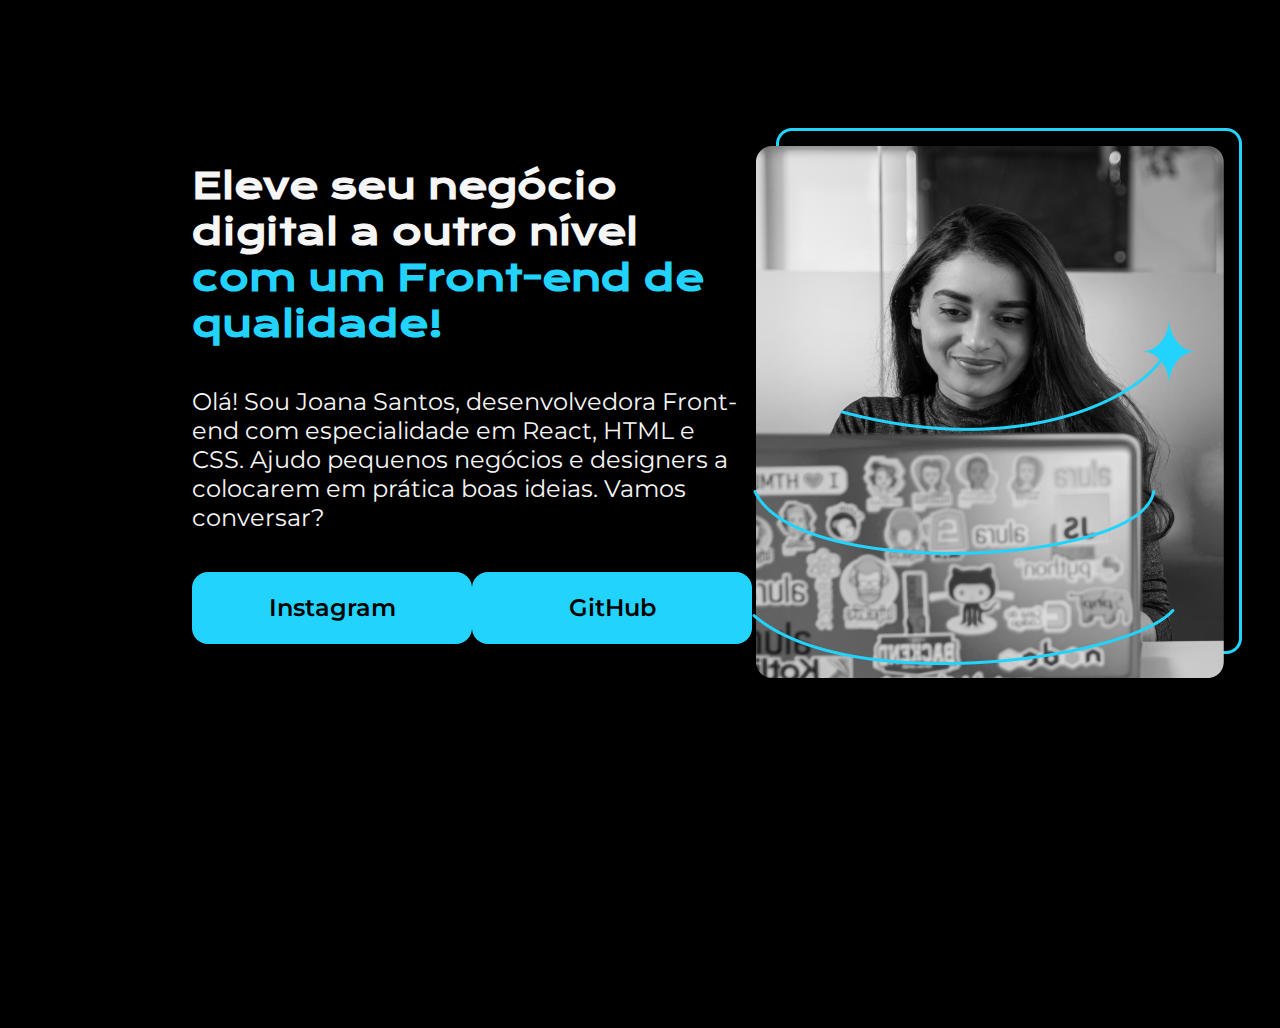
==== index.html @ a9924a14 "new archive" ====
<!DOCTYPE html>
<html lang="pt-br">

<head>
    <meta charset="UTF-8">
    <meta name="viewport" content="width=device-width, initial-scale=1.0">
    <link rel="stylesheet" href="style.css">
    <title>Portifólio</title>
</head>

<body>
    <header></header>
    <main class="apresentacao">
        <section class="apresentacao__conteudo">
            <h1 class="apresentacao__conteudo__titulo">Eleve seu negócio digital a outro nível <strong
                    class="destaque-titulo">com um Front-end de
                    qualidade!</strong></h1>
            <p class="apresentacao__conteudo__texto">Olá! Sou Joana Santos, desenvolvedora Front-end com especialidade
                em React, HTML e CSS. Ajudo pequenos
                negócios e designers a colocarem em prática boas ideias. Vamos conversar?</p>
            <div class="apresentacao__links">
                <a class="apresentacao__links__link" href="">Instagram</a>
                <a class="apresentacao__links__link" href="">GitHub</a>
            </div>
        </section>
        <img src="assets/Imagem.png" alt="Foto de Joana Santos Programando">
    </main>
    <footer></footer>
</body>

</html>
---- style.css ----
@import url('https://fonts.googleapis.com/css2?family=Krona+One&family=Montserrat:ital,wght@0,100..900;1,100..900&display=swap');

* {
    margin: 0;
    padding: 0;
}

body {
    height: 100vh;
    box-sizing: border-box;
    background-color: #000000;
    color: #F6F6F6;
}

.destaque-titulo {
    color: #22D4FD;
}

.apresentacao {
    margin: 10% 15%;
    display: flex;
    align-items: center;
    justify-content: space-between;
}

.apresentacao__conteudo {
    width: 615px;
    display: flex;
    flex-direction: column;
    gap: 40px;
}

.apresentacao__conteudo__titulo {
    font-size: 36px;
    font-family: "Krona One", sans-serif;
}

.apresentacao__conteudo__texto {
    font-size: 24px;
    font-family: "Montserrat", sans-serif;
}

.apresentacao__links {
    display: flex;
    justify-content: space-between;
}

.apresentacao__links__link {
    background-color: #22D4FD;
    width: 280px;
    border-radius: 16px;
    padding: 21.5px 0;
    text-align: center;
    text-decoration: none;
    color: #000000;
    font-family: "Montserrat", sans-serif;
    font-weight: 600;
    font-size: 24px;
}
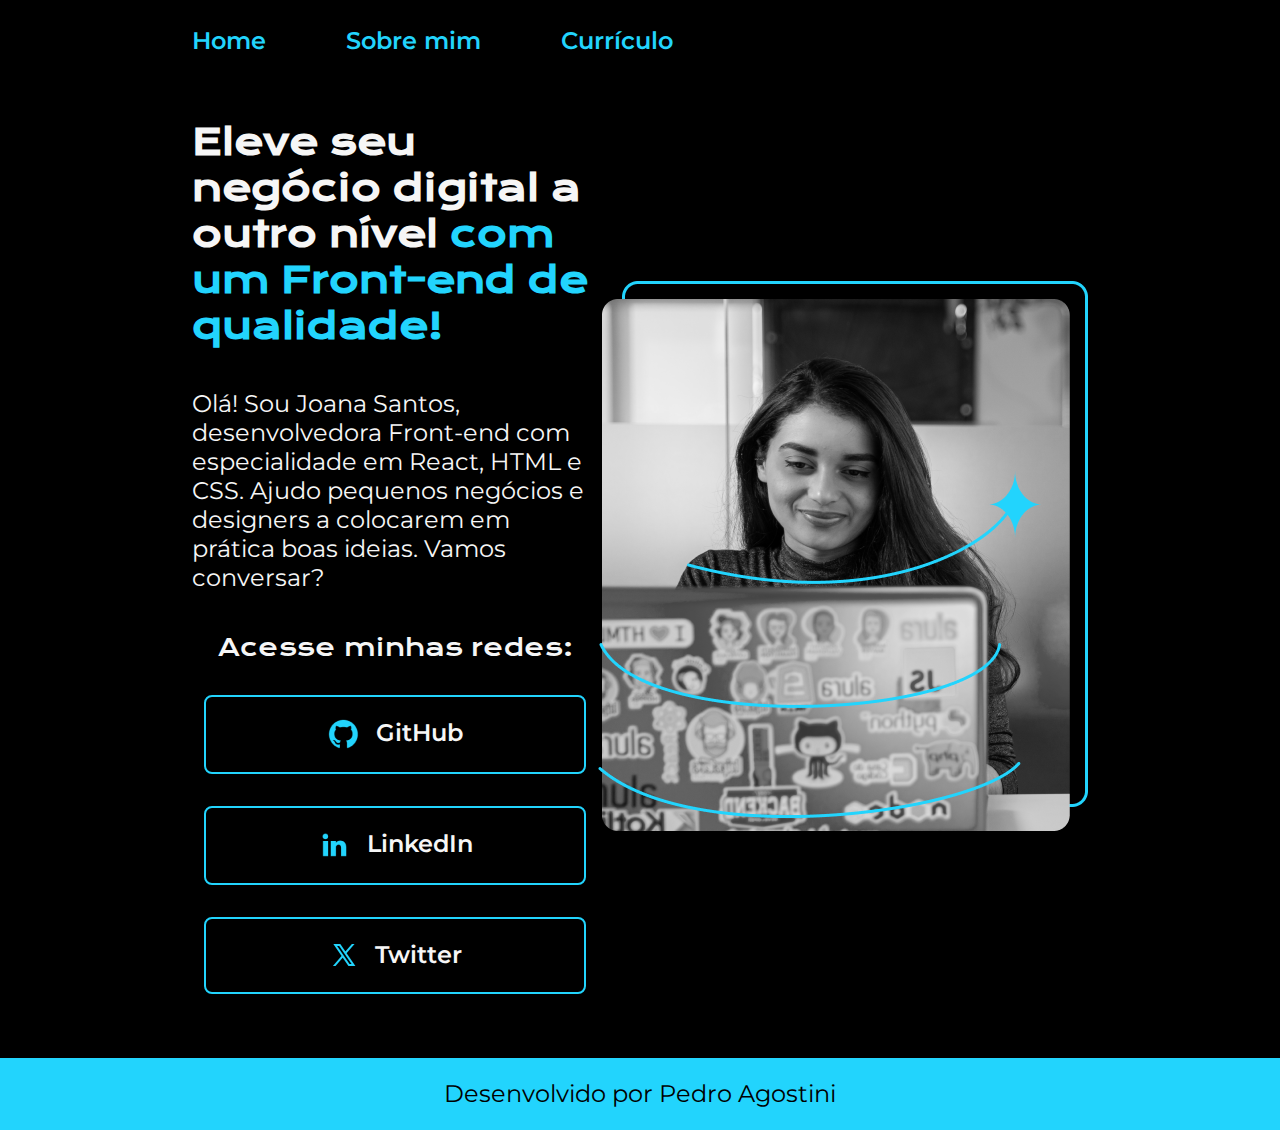
==== commit c024a072: "atualização" ====
--- a/index.html
+++ b/index.html
@@ -4,12 +4,18 @@
 <head>
     <meta charset="UTF-8">
     <meta name="viewport" content="width=device-width, initial-scale=1.0">
-    <link rel="stylesheet" href="style.css">
+    <link rel="stylesheet" href="./styles/style.css">
     <title>Portifólio</title>
 </head>
 
 <body>
-    <header></header>
+    <header class="cabecalho">
+        <nav class="cabecalho__menu">
+            <a class="cabecalho__menu__link" href="index.html">Home</a>
+            <a class="cabecalho__menu__link" href="about.html">Sobre mim</a>
+            <a class="cabecalho__menu__link" href="curriculo.html">Currículo</a>
+        </nav>
+    </header>
     <main class="apresentacao">
         <section class="apresentacao__conteudo">
             <h1 class="apresentacao__conteudo__titulo">Eleve seu negócio digital a outro nível <strong
@@ -19,13 +25,26 @@
                 em React, HTML e CSS. Ajudo pequenos
                 negócios e designers a colocarem em prática boas ideias. Vamos conversar?</p>
             <div class="apresentacao__links">
-                <a class="apresentacao__links__link" href="">Instagram</a>
-                <a class="apresentacao__links__link" href="">GitHub</a>
+                <h2 class="apresentacao__links__subtitulo">Acesse minhas redes:</h2>
+                <a class="apresentacao__links__link" href="#">
+                    <img src="./assets/github.png" alt="Logo GitHub">
+                    GitHub
+                </a>
+                <a class="apresentacao__links__link" href="#">
+                    <img src="./assets/linkedin.png" alt="Logo LinkedIn">
+                    LinkedIn
+                </a>
+                <a class="apresentacao__links__link" href="#">
+                    <img src="./assets/twitter-novo.png" alt="Logo Twitter">
+                    Twitter
+                </a>
             </div>
         </section>
         <img src="assets/Imagem.png" alt="Foto de Joana Santos Programando">
     </main>
-    <footer></footer>
+    <footer class="rodape">
+        <p>Desenvolvido por Pedro Agostini</p>
+    </footer>
 </body>
 
 </html>--- a/styles/style.css
+++ b/styles/style.css
@@ -0,0 +1,124 @@
+@import url('https://fonts.googleapis.com/css2?family=Krona+One&family=Montserrat:ital,wght@0,100..900;1,100..900&display=swap');
+
+:root {
+    --cor-primaria: #000000;
+    --cor-secundaria: #F6F6F6;
+    --cor-tercearia: #22D4FD;
+    --cor-hover: #272727;
+
+    --fonte-primaria: "Krona One", sans-serif;
+    --fonte-secundaria: "Montserrat", sans-serif;
+}
+
+* {
+    margin: 0;
+    padding: 0;
+}
+
+body {
+    box-sizing: border-box;
+    background-color: var(--cor-primaria);
+    color: var(--cor-secundaria);
+}
+
+.cabecalho{
+    padding: 2% 0 0 15%;
+}
+
+.cabecalho__menu {
+    display: flex;
+    gap: 80px;
+}
+
+.cabecalho__menu__link {
+    font-family: var(--fonte-secundaria);
+    font-size: 24px;
+    font-weight: 600;
+    color: var(--cor-tercearia);
+    text-decoration: none;
+}
+
+.apresentacao {
+    padding: 5% 15%;
+    display: flex;
+    align-items: center;
+    justify-content: space-between;
+}
+
+.apresentacao__conteudo {
+    width: 615px;
+    display: flex;
+    flex-direction: column;
+    gap: 40px;
+}
+
+.apresentacao__conteudo__titulo {
+    font-size: 36px;
+    font-family: var(--fonte-primaria);
+}
+
+.destaque-titulo {
+    color: var(--cor-tercearia);
+}
+
+
+.apresentacao__conteudo__texto {
+    font-size: 24px;
+    font-family: var(--fonte-secundaria)
+}
+
+.apresentacao__links {
+    display: flex;
+    justify-content: space-between;
+    flex-direction: column;
+    align-items: center;
+    gap: 32px
+}
+
+.apresentacao__links__subtitulo {
+    font-family: var(--fonte-primaria);
+    font-size: 24px;
+    font-weight: 400;
+}
+
+.apresentacao__links__link {
+    width: 378px;
+    display: flex;
+    justify-content: center;
+    gap: 16px;
+    border-radius: 8px;
+    border: 2px solid var(--cor-tercearia);
+    padding: 21.5px 0;
+    text-align: center;
+    text-decoration: none;
+    color: var(--cor-secundaria);
+    font-family: var(--fonte-secundaria);
+    font-weight: 600;
+    font-size: 24px;
+}
+
+.apresentacao__links__link:hover {
+    background-color: var(--cor-hover);
+}
+
+.rodape {
+    color: var(--cor-primaria);
+    background-color: var(--cor-tercearia);
+    padding: 1.7%;
+    text-align: center;
+    font-family: var(--fonte-secundaria);
+    font-size: 24px;
+    font-weight: 400;
+}
+
+.curriculo {
+    padding: 5% 15%;
+    display: flex;
+    align-items: center;
+    justify-content: space-between;
+}
+
+.curriculo__links__link {
+    text-decoration: none;
+    color: var(--cor-tercearia);
+}